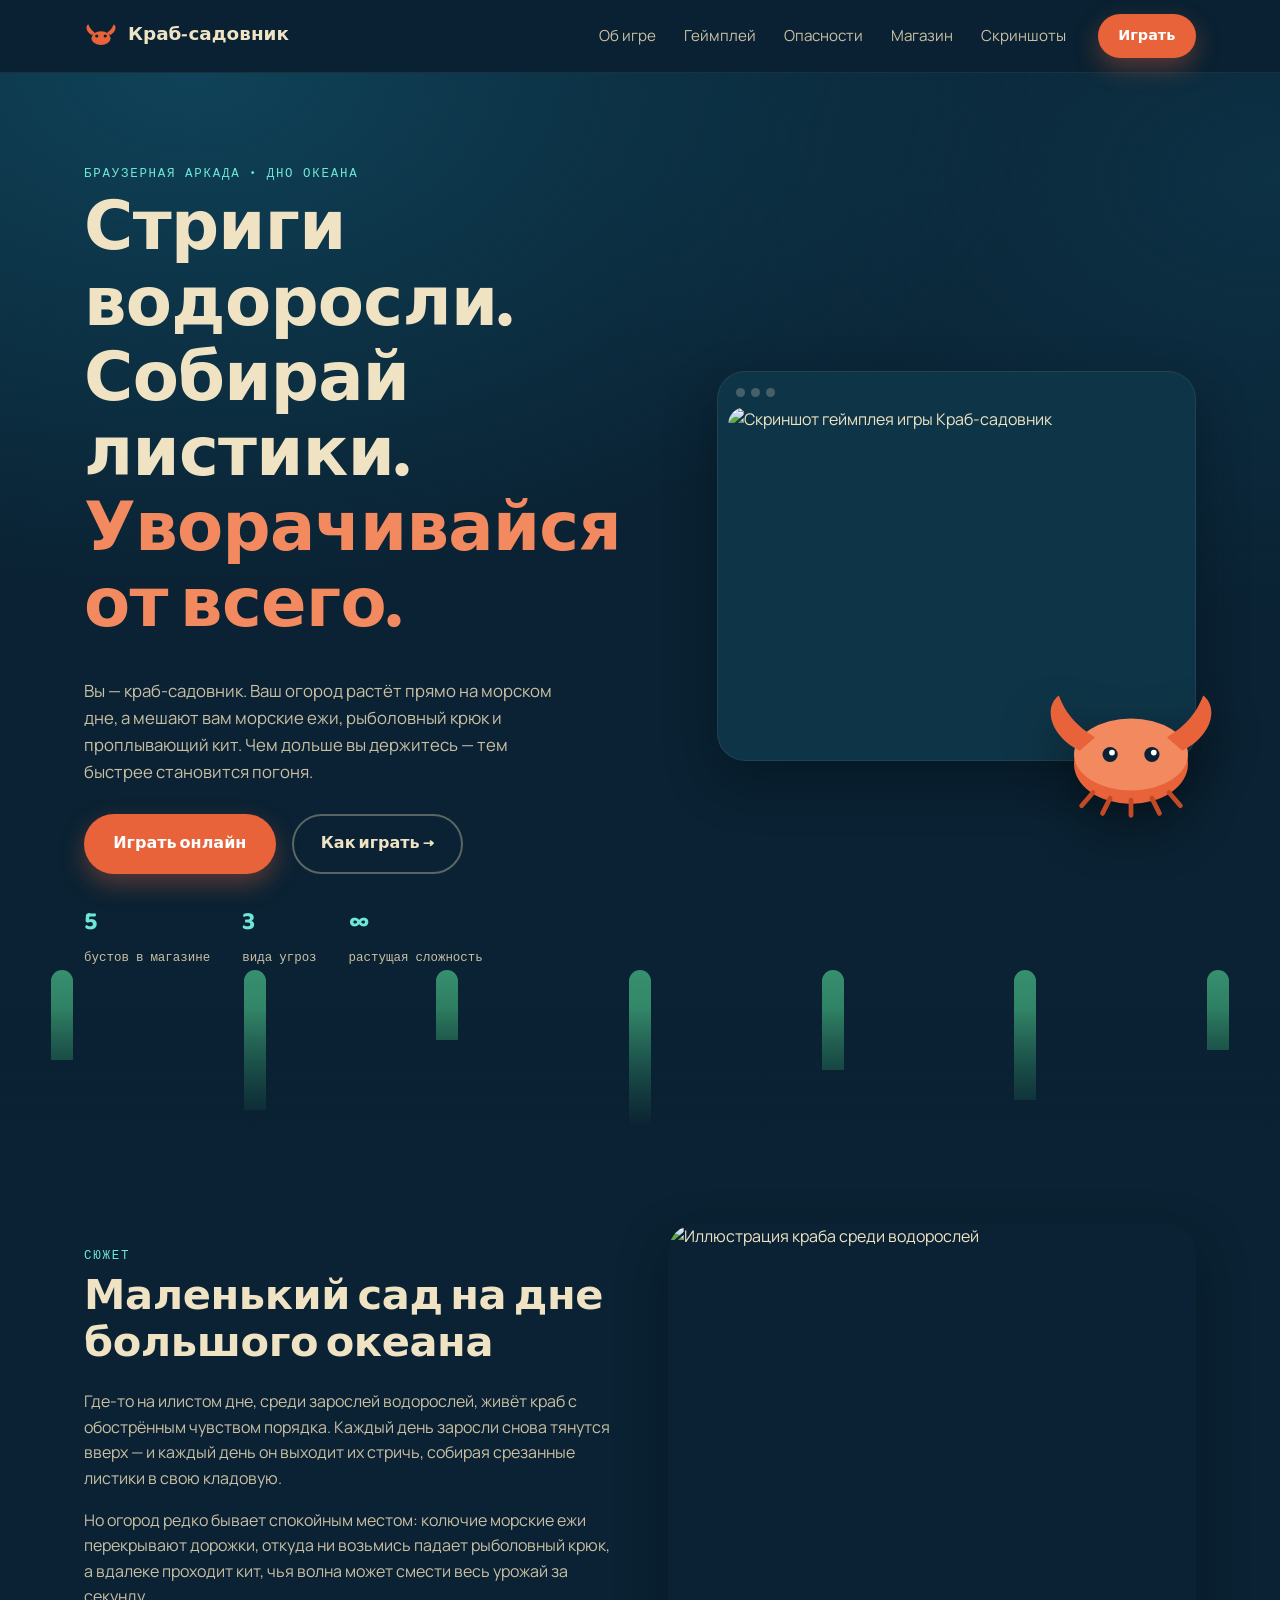
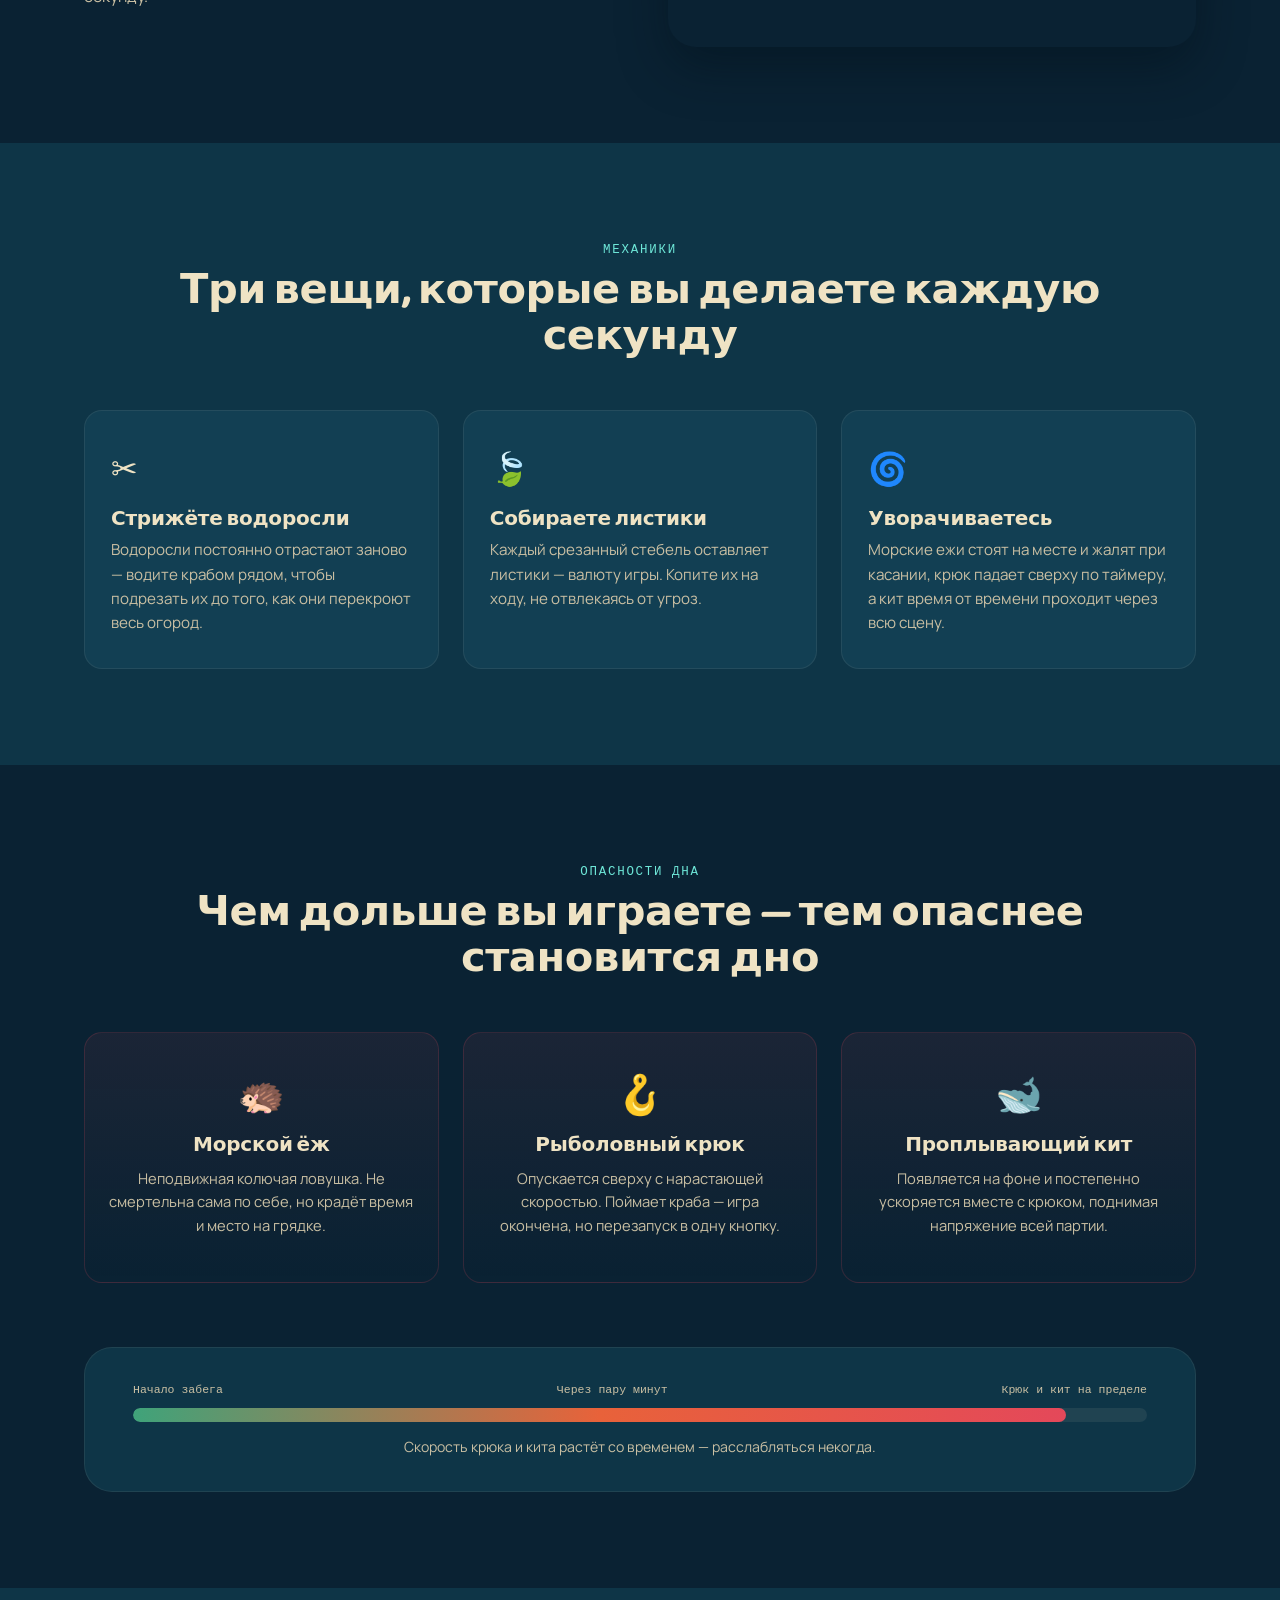
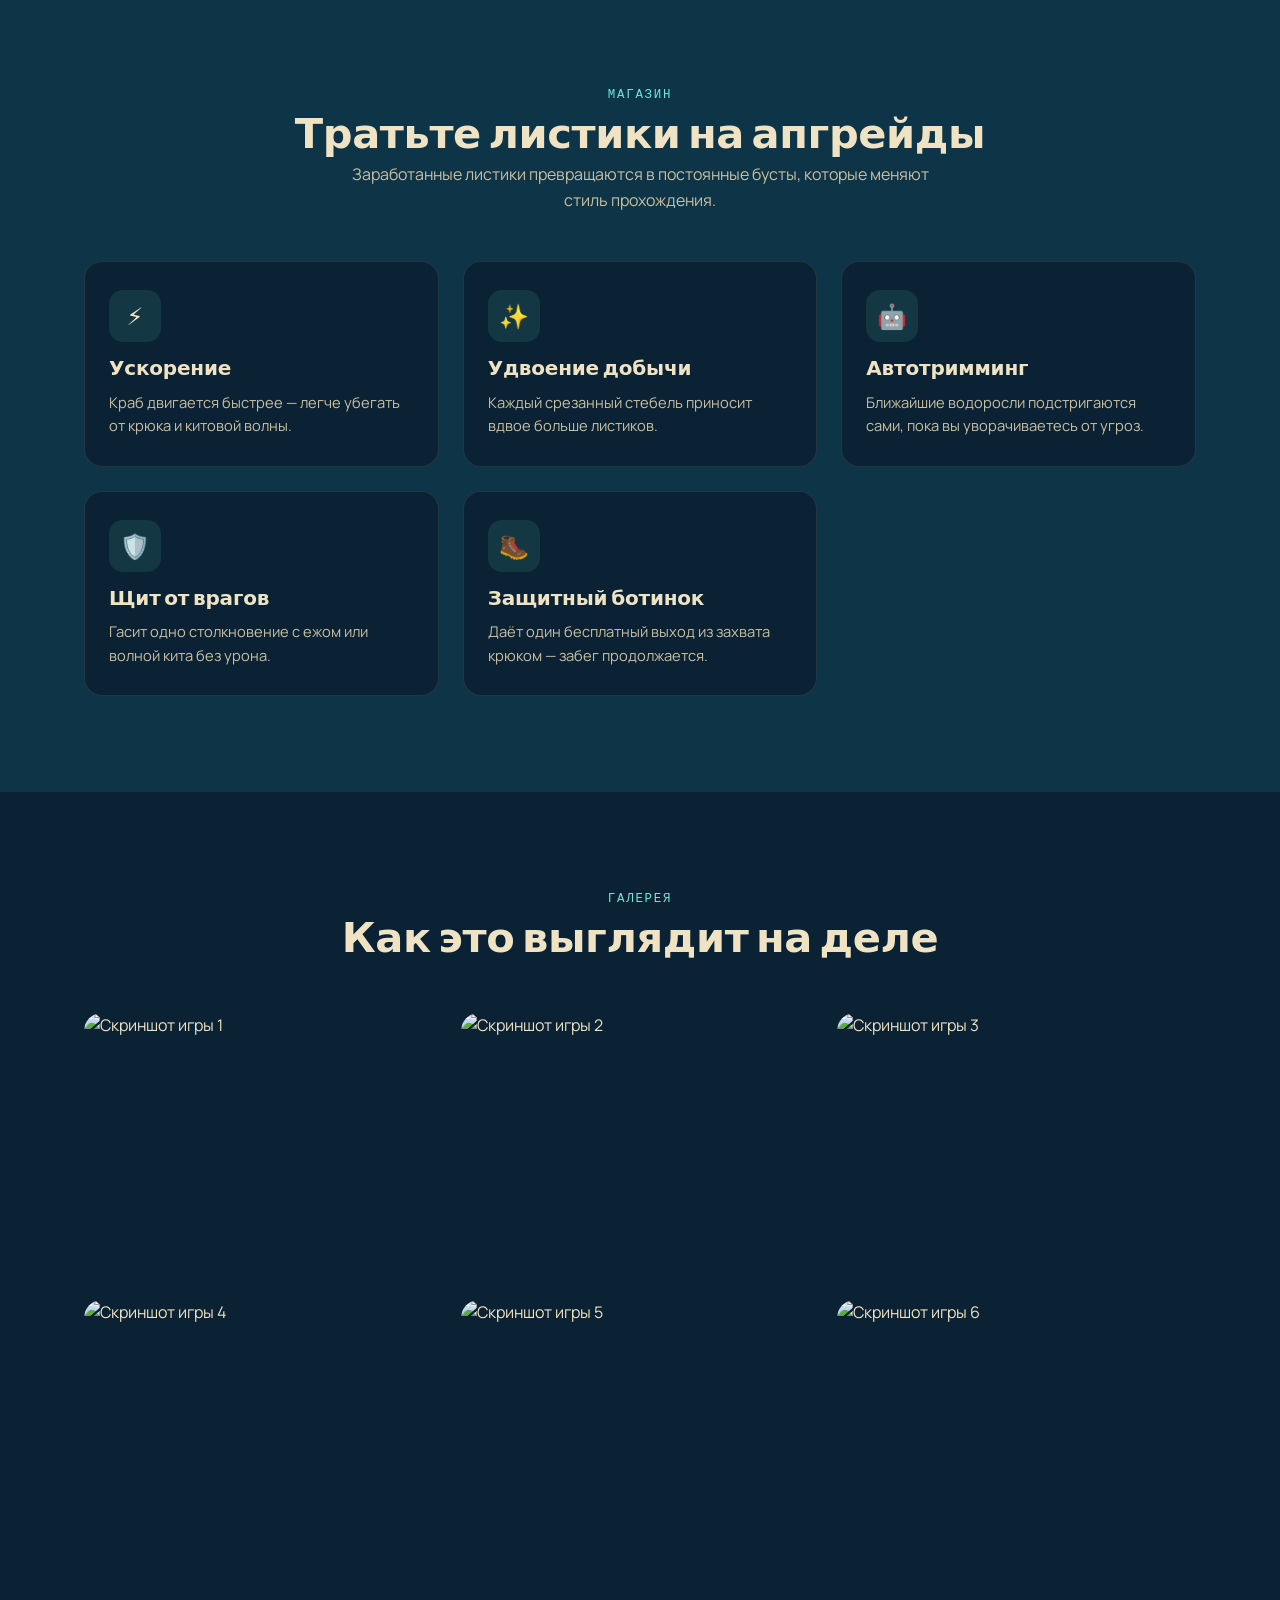
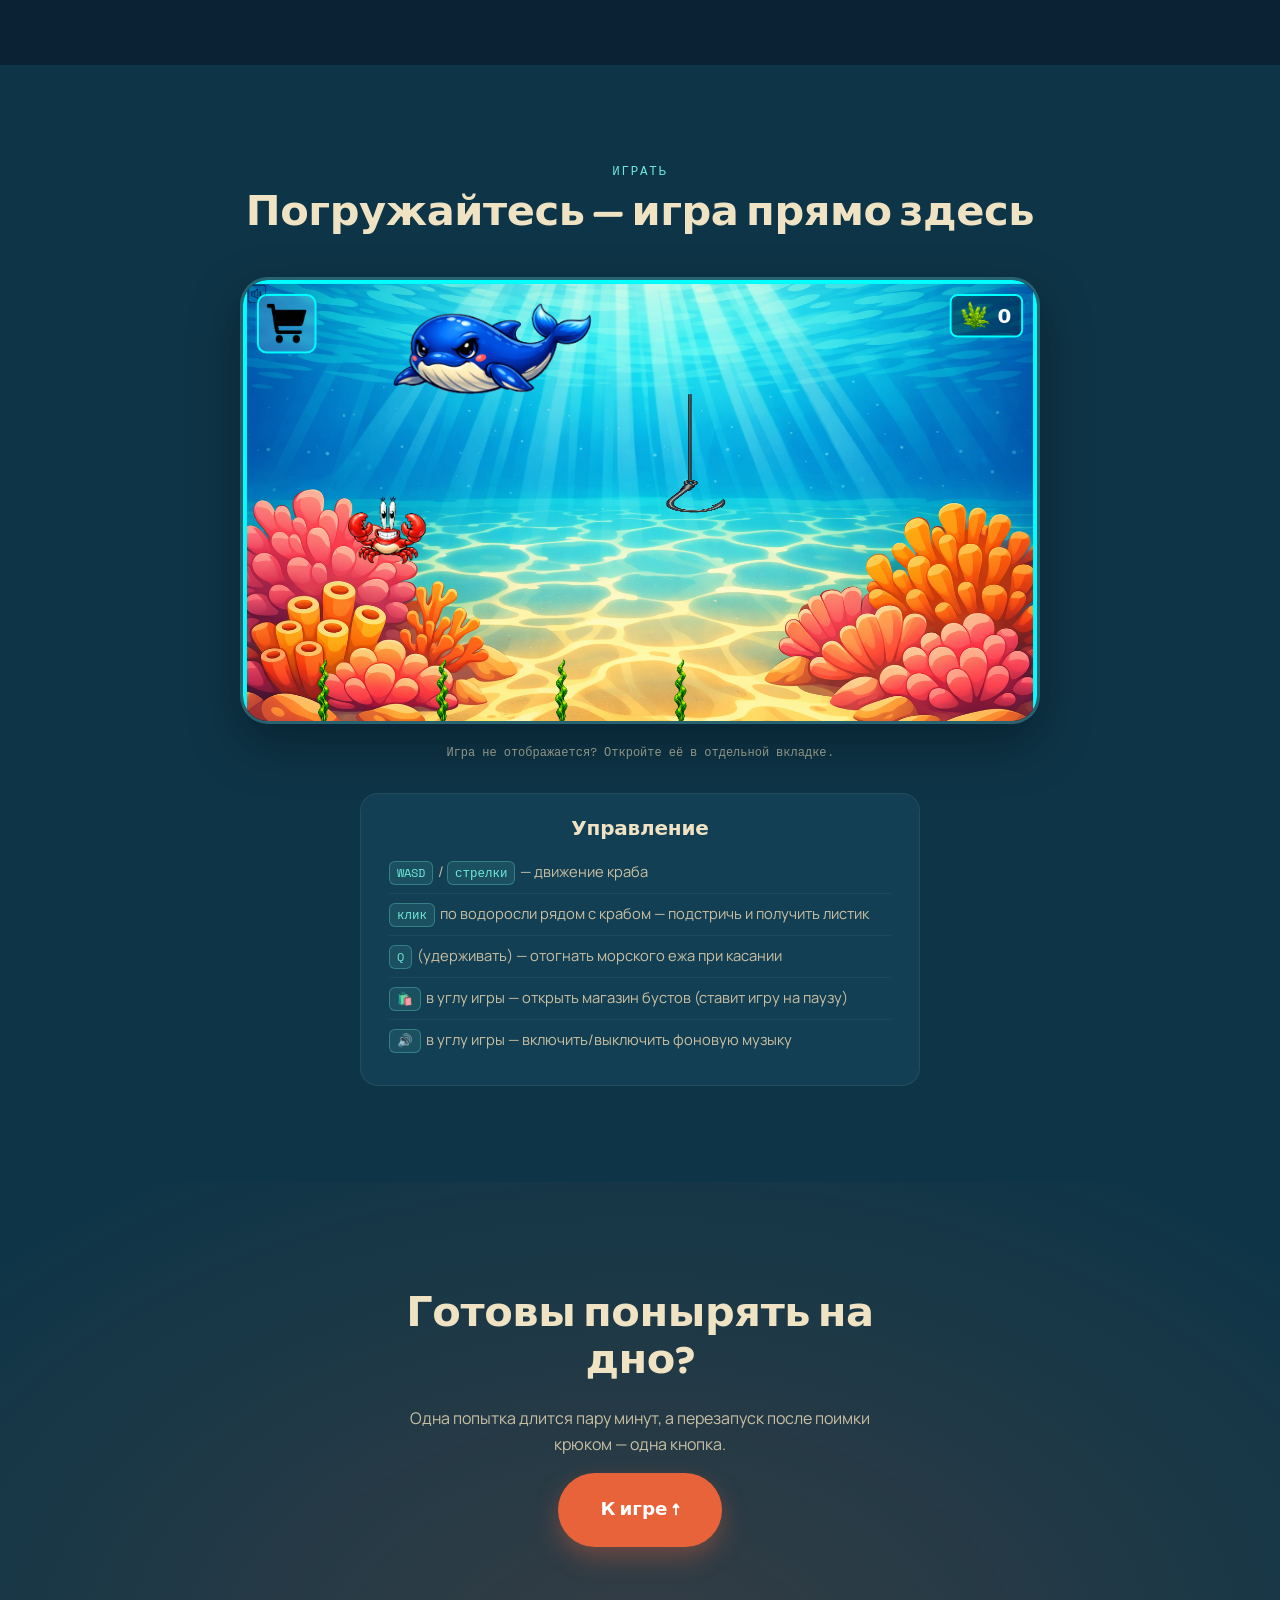
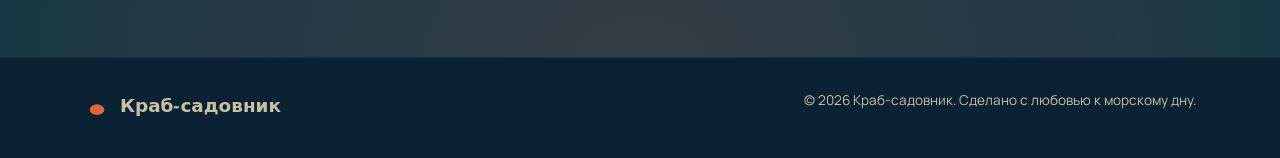
==== index.html @ 9334e6bf "Add files via upload" ====
<!DOCTYPE html>
<!--
  =========================================================================
  КРАБ-САДОВНИК — лендинг игры
  =========================================================================
  Структура проекта:
    index.html      — разметка (этот файл)
    css/style.css   — все стили
    js/script.js    — вся интерактивность
    images/         — папка для ваших картинок

  КАК ВСТАВИТЬ СВОИ ИЗОБРАЖЕНИЯ:
  1. Положите файлы в папку images/ (например images/hero.jpg).
  2. Найдите нужный <img> ниже — у каждого есть комментарий
     "ЗАМЕНИТЕ КАРТИНКУ" и понятный src="images/....jpg".
  3. Просто поменяйте имя файла в src на своё — размеры подгонит CSS.
  4. Если файла не найдётся, вместо сломанной иконки покажется
     красивая заглушка-плейсхолдер (это делает js/script.js).
  =========================================================================
-->
<html lang="ru">
<head>
  <meta charset="UTF-8">
  <meta name="viewport" content="width=device-width, initial-scale=1.0">
  <title>Краб-садовник — подводная аркада</title>
  <meta name="description" content="Краб-садовник — браузерная аркада про краба, который стрижёт водоросли, собирает листики и уворачивается от ежей, крюка и кита.">

  <!-- Шрифты Google Fonts (просто подключение шрифтов, не JS-библиотека) -->
  <link rel="preconnect" href="https://fonts.googleapis.com">
  <link rel="preconnect" href="https://fonts.gstatic.com" crossorigin>
  <link href="https://fonts.googleapis.com/css2?family=Baloo+2:wght@500;600;700;800&family=Manrope:wght@400;500;600;700;800&family=Space+Mono:wght@400;700&display=swap" rel="stylesheet">

  <link rel="stylesheet" href="css/style.css">
</head>
<body>

  <!-- ================= ПОДВОДНЫЕ ПУЗЫРЬКИ (генерируются в JS) ================= -->
  <div class="bubble-field" id="bubbleField" aria-hidden="true"></div>

  <!-- ================= ШАПКА / НАВИГАЦИЯ ================= -->
  <header class="site-header">
    <div class="wrap header-inner">
      <a href="#top" class="logo">
        <!-- Мини-краб как SVG-логотип -->
        <svg class="logo-crab" viewBox="0 0 64 64" aria-hidden="true">
          <ellipse cx="32" cy="36" rx="18" ry="13" fill="var(--color-shell)"/>
          <path d="M14 30 C4 24 2 14 8 10 C12 20 18 24 22 27 Z" fill="var(--color-shell)"/>
          <path d="M50 30 C60 24 62 14 56 10 C52 20 46 24 42 27 Z" fill="var(--color-shell)"/>
          <circle cx="24" cy="32" r="3" fill="var(--color-abyss)"/>
          <circle cx="40" cy="32" r="3" fill="var(--color-abyss)"/>
        </svg>
        <span>Краб-садовник</span>
      </a>

      <nav class="main-nav" id="mainNav">
        <a href="#about">Об игре</a>
        <a href="#gameplay">Геймплей</a>
        <a href="#threats">Опасности</a>
        <a href="#shop">Магазин</a>
        <a href="#gallery">Скриншоты</a>
      </nav>

      <a href="#play" class="btn btn-primary btn-small header-cta">Играть</a>

      <button class="burger" id="burgerBtn" aria-label="Открыть меню" aria-expanded="false" aria-controls="mainNav">
        <span></span><span></span><span></span>
      </button>
    </div>
  </header>

  <main id="top">

    <!-- ================= HERO ================= -->
    <section class="hero">
      <!-- Покачивающиеся водоросли на дне экрана -->
      <div class="kelp-row" aria-hidden="true">
        <span class="kelp k1"></span>
        <span class="kelp k2"></span>
        <span class="kelp k3"></span>
        <span class="kelp k4"></span>
        <span class="kelp k5"></span>
        <span class="kelp k6"></span>
        <span class="kelp k7"></span>
      </div>

      <div class="wrap hero-inner">
        <div class="hero-text">
          <p class="eyebrow">Браузерная аркада • дно океана</p>
          <h1>Стриги водоросли.<br>Собирай листики.<br><span class="accent">Уворачивайся от всего.</span></h1>
          <p class="hero-lead">
            Вы — краб-садовник. Ваш огород растёт прямо на морском дне,
            а мешают вам морские ежи, рыболовный крюк и проплывающий кит.
            Чем дольше вы держитесь — тем быстрее становится погоня.
          </p>
          <div class="hero-actions">
            <a href="#play" class="btn btn-primary">Играть онлайн</a>
            <a href="#gameplay" class="btn btn-ghost">Как играть →</a>
          </div>
          <ul class="hero-stats">
            <li><strong>5</strong><span>бустов в магазине</span></li>
            <li><strong>3</strong><span>вида угроз</span></li>
            <li><strong>∞</strong><span>растущая сложность</span></li>
          </ul>
        </div>

        <div class="hero-visual">
          <!-- Рамка-«экран», в которую вставляется скриншот/gif геймплея -->
          <div class="device-frame">
            <div class="device-frame-bar"><span></span><span></span><span></span></div>
            <!-- ЗАМЕНИТЕ КАРТИНКУ: скриншот или gif реального геймплея -->
            <img
              src="images/hero-gameplay.jpg"
              data-placeholder-label="Скриншот геймплея"
              data-placeholder-icon="🦀"
              alt="Скриншот геймплея игры Краб-садовник"
              class="framed-img"
            >
          </div>
          <!-- Декоративный крупный краб рядом с рамкой -->
          <svg class="hero-crab" viewBox="0 0 200 140" aria-hidden="true">
            <ellipse cx="100" cy="80" rx="60" ry="42" fill="var(--color-shell)"/>
            <ellipse cx="100" cy="70" rx="60" ry="38" fill="var(--color-shell-light)"/>
            <path d="M46 66 C14 50 8 20 24 8 C34 34 50 44 62 52 Z" fill="var(--color-shell)" class="claw claw-left"/>
            <path d="M154 66 C186 50 192 20 176 8 C166 34 150 44 138 52 Z" fill="var(--color-shell)" class="claw claw-right"/>
            <circle cx="78" cy="70" r="8" fill="var(--color-abyss)"/>
            <circle cx="122" cy="70" r="8" fill="var(--color-abyss)"/>
            <circle cx="80" cy="68" r="3" fill="#fff"/>
            <circle cx="124" cy="68" r="3" fill="#fff"/>
            <path d="M60 110 L48 124 M78 116 L70 132 M100 118 L100 134 M122 116 L130 132 M140 110 L152 124"
                  stroke="var(--color-shell-dark)" stroke-width="5" stroke-linecap="round" fill="none"/>
          </svg>
        </div>
      </div>
      <div class="hero-fade"></div>
    </section>

    <!-- ================= ОБ ИГРЕ ================= -->
    <section class="section" id="about">
      <div class="wrap about-grid">
        <div class="about-text">
          <p class="eyebrow">Сюжет</p>
          <h2>Маленький сад на дне большого океана</h2>
          <p>
            Где-то на илистом дне, среди зарослей водорослей, живёт краб
            с обострённым чувством порядка. Каждый день заросли
            снова тянутся вверх — и каждый день он выходит их стричь,
            собирая срезанные листики в свою кладовую.
          </p>
          <p>
            Но огород редко бывает спокойным местом: колючие морские ежи
            перекрывают дорожки, откуда ни возьмись падает рыболовный крюк,
            а вдалеке проходит кит, чья волна может смести весь урожай за секунду.
          </p>
        </div>
        <div class="about-media">
          <!-- ЗАМЕНИТЕ КАРТИНКУ: арт или скриншот с крабом на грядке водорослей -->
          <img
            src="images/about-crab-garden.jpg"
            data-placeholder-label="Арт: краб в саду водорослей"
            data-placeholder-icon="🌿"
            alt="Иллюстрация краба среди водорослей"
            class="rounded-img reveal"
          >
        </div>
      </div>
    </section>

    <!-- ================= ГЕЙМПЛЕЙ / МЕХАНИКИ ================= -->
    <section class="section section-alt" id="gameplay">
      <div class="wrap">
        <p class="eyebrow center">Механики</p>
        <h2 class="center">Три вещи, которые вы делаете каждую секунду</h2>

        <div class="card-grid mechanics-grid">
          <article class="card reveal">
            <div class="card-icon">✂️</div>
            <h3>Стрижёте водоросли</h3>
            <p>Водоросли постоянно отрастают заново — водите крабом рядом, чтобы подрезать их до того, как они перекроют весь огород.</p>
          </article>
          <article class="card reveal">
            <div class="card-icon">🍃</div>
            <h3>Собираете листики</h3>
            <p>Каждый срезанный стебель оставляет листики — валюту игры. Копите их на ходу, не отвлекаясь от угроз.</p>
          </article>
          <article class="card reveal">
            <div class="card-icon">🌀</div>
            <h3>Уворачиваетесь</h3>
            <p>Морские ежи стоят на месте и жалят при касании, крюк падает сверху по таймеру, а кит время от времени проходит через всю сцену.</p>
          </article>
        </div>
      </div>
    </section>

    <!-- ================= УГРОЗЫ И СЛОЖНОСТЬ ================= -->
    <section class="section" id="threats">
      <div class="wrap">
        <p class="eyebrow center">Опасности дна</p>
        <h2 class="center">Чем дольше вы играете — тем опаснее становится дно</h2>

        <div class="threats-grid">
          <article class="threat-card reveal">
            <div class="threat-icon">🦔</div>
            <h3>Морской ёж</h3>
            <p>Неподвижная колючая ловушка. Не смертельна сама по себе, но крадёт время и место на грядке.</p>
          </article>
          <article class="threat-card reveal">
            <div class="threat-icon">🪝</div>
            <h3>Рыболовный крюк</h3>
            <p>Опускается сверху с нарастающей скоростью. Поймает краба — игра окончена, но перезапуск в одну кнопку.</p>
          </article>
          <article class="threat-card reveal">
            <div class="threat-icon">🐋</div>
            <h3>Проплывающий кит</h3>
            <p>Появляется на фоне и постепенно ускоряется вместе с крюком, поднимая напряжение всей партии.</p>
          </article>
        </div>

        <!-- Шкала нарастающей сложности — «фирменный» визуальный элемент раздела -->
        <div class="difficulty-gauge reveal" id="difficultyGauge">
          <div class="gauge-labels">
            <span>Начало забега</span>
            <span>Через пару минут</span>
            <span>Крюк и кит на пределе</span>
          </div>
          <div class="gauge-track">
            <div class="gauge-fill" id="gaugeFill"></div>
          </div>
          <p class="gauge-caption">Скорость крюка и кита растёт со временем — расслабляться некогда.</p>
        </div>
      </div>
    </section>

    <!-- ================= МАГАЗИН БУСТОВ ================= -->
    <section class="section section-alt" id="shop">
      <div class="wrap">
        <p class="eyebrow center">Магазин</p>
        <h2 class="center">Тратьте листики на апгрейды</h2>
        <p class="section-lead center">Заработанные листики превращаются в постоянные бусты, которые меняют стиль прохождения.</p>

        <div class="card-grid shop-grid">
          <article class="shop-card reveal">
            <div class="shop-icon">⚡</div>
            <h3>Ускорение</h3>
            <p>Краб двигается быстрее — легче убегать от крюка и китовой волны.</p>
          </article>
          <article class="shop-card reveal">
            <div class="shop-icon">✨</div>
            <h3>Удвоение добычи</h3>
            <p>Каждый срезанный стебель приносит вдвое больше листиков.</p>
          </article>
          <article class="shop-card reveal">
            <div class="shop-icon">🤖</div>
            <h3>Автотримминг</h3>
            <p>Ближайшие водоросли подстригаются сами, пока вы уворачиваетесь от угроз.</p>
          </article>
          <article class="shop-card reveal">
            <div class="shop-icon">🛡️</div>
            <h3>Щит от врагов</h3>
            <p>Гасит одно столкновение с ежом или волной кита без урона.</p>
          </article>
          <article class="shop-card reveal">
            <div class="shop-icon">🥾</div>
            <h3>Защитный ботинок</h3>
            <p>Даёт один бесплатный выход из захвата крюком — забег продолжается.</p>
          </article>
        </div>
      </div>
    </section>

    <!-- ================= ГАЛЕРЕЯ СКРИНШОТОВ ================= -->
    <section class="section" id="gallery">
      <div class="wrap">
        <p class="eyebrow center">Галерея</p>
        <h2 class="center">Как это выглядит на деле</h2>

        <div class="gallery-grid">
          <!-- ЗАМЕНИТЕ КАРТИНКИ: до 6 своих скриншотов ниже -->
          <img src="images/screenshot-1.jpg" data-placeholder-label="Скриншот 1" data-placeholder-icon="🖼️" alt="Скриншот игры 1" class="gallery-img reveal">
          <img src="images/screenshot-2.jpg" data-placeholder-label="Скриншот 2" data-placeholder-icon="🖼️" alt="Скриншот игры 2" class="gallery-img reveal">
          <img src="images/screenshot-3.jpg" data-placeholder-label="Скриншот 3" data-placeholder-icon="🖼️" alt="Скриншот игры 3" class="gallery-img reveal">
          <img src="images/screenshot-4.jpg" data-placeholder-label="Скриншот 4" data-placeholder-icon="🖼️" alt="Скриншот игры 4" class="gallery-img reveal">
          <img src="images/screenshot-5.jpg" data-placeholder-label="Скриншот 5" data-placeholder-icon="🖼️" alt="Скриншот игры 5" class="gallery-img reveal">
          <img src="images/screenshot-6.jpg" data-placeholder-label="Скриншот 6" data-placeholder-icon="🖼️" alt="Скриншот игры 6" class="gallery-img reveal">
        </div>
      </div>
    </section>

    <!-- ================= ИГРА ПРЯМО НА СТРАНИЦЕ ================= -->
    <section class="section play-section" id="play">
      <div class="wrap">
        <p class="eyebrow center">Играть</p>
        <h2 class="center">Погружайтесь — игра прямо здесь</h2>
        

        <!--
          Обёртка масштабирует игру (она рассчитана на 800×450px) под
          ширину экрана посетителя — реальный размер и логика игры
          не меняются, меняется только визуальный масштаб.
          Масштабирование считает js/script.js, раздел 9.
        -->
        <div class="game-embed" id="gameEmbed">
          <iframe
            id="gameFrame"
            src="game/index.html"
            title="Краб-садовник — игра"
            loading="lazy"
          ></iframe>
        </div>

        <!-- запасной вариант, если браузер посетителя блокирует iframe к локальным файлам -->
        <p class="cta-hint center">
          Игра не отображается? Откройте её
          <a href="game/index.html" target="_blank" rel="noopener">в отдельной вкладке</a>.
        </p>

        <div class="controls-legend reveal">
          <h3 class="center">Управление</h3>
          <ul>
            <li><span class="key">WASD</span> / <span class="key">стрелки</span> — движение краба</li>
            <li><span class="key">клик</span> по водоросли рядом с крабом — подстричь и получить листик</li>
            <li><span class="key">Q</span> (удерживать) — отогнать морского ежа при касании</li>
            <li><span class="key">🛍️</span> в углу игры — открыть магазин бустов (ставит игру на паузу)</li>
            <li><span class="key">🔊</span> в углу игры — включить/выключить фоновую музыку</li>
          </ul>
        </div>
      </div>
    </section>

    <!-- ================= ФИНАЛЬНЫЙ CTA ================= -->
    <section class="cta-section">
      <div class="wrap cta-inner reveal">
        <h2>Готовы понырять на дно?</h2>
        <p>Одна попытка длится пару минут, а перезапуск после поимки крюком — одна кнопка.</p>
        <a href="#play" class="btn btn-primary btn-large">К игре ↑</a>
      </div>
    </section>

  </main>

  <!-- ================= ПОДВАЛ ================= -->
  <footer class="site-footer">
    <div class="wrap footer-inner">
      <div class="logo footer-logo">
        <svg class="logo-crab" viewBox="0 0 64 64" aria-hidden="true">
          <ellipse cx="32" cy="36" rx="18" ry="13" fill="var(--color-shell)"/>
        </svg>
        <span>Краб-садовник</span>
      </div>
      <p>© <span id="year"></span> Краб-садовник. Сделано с любовью к морскому дну.</p>
    </div>
  </footer>

  <script src="js/script.js"></script>
</body>
</html>
---- css/style.css ----
/* =========================================================================
   КРАБ-САДОВНИК — стили
   =========================================================================
   Содержание:
   1. Переменные и сброс
   2. Общие элементы (типографика, кнопки, контейнеры)
   3. Пузырьки и водоросли (декор)
   4. Шапка / навигация
   5. Hero
   6. Раздел "Об игре"
   7. Карточки механик
   8. Угрозы + шкала сложности
   9. Магазин бустов
   10. Галерея
   11. CTA + подвал
   12. Плейсхолдеры изображений
   13. Скролл-анимации
   14. Адаптив
   ========================================================================= */

/* ---------- 1. ПЕРЕМЕННЫЕ И СБРОС ---------- */
:root {
  /* Палитра "морское дно" */
  --color-abyss: #0A2233;        /* глубокий фон */
  --color-abyss-2: #0E3547;      /* панели/карточки */
  --color-abyss-3: #123f53;      /* чуть светлее панель */
  --color-shell: #E8623A;        /* панцирь краба — основной акцент */
  --color-shell-light: #F2895F;
  --color-shell-dark: #C44A26;
  --color-kelp: #3FA37A;         /* водоросли */
  --color-kelp-dark: #2C7C5C;
  --color-sand: #EFE3C4;         /* песочный — светлый текст */
  --color-sand-dim: #C9BFA3;
  --color-glow: #6EE7D8;         /* биолюминесценция — вторичный акцент */
  --color-danger: #E4485A;       /* угрозы */

  --font-display: "Baloo 2", system-ui, sans-serif;
  --font-body: "Manrope", system-ui, sans-serif;
  --font-mono: "Space Mono", monospace;

  --radius-lg: 28px;
  --radius-md: 18px;
  --radius-sm: 10px;

  --wrap-width: 1160px;
  --shadow-deep: 0 20px 50px rgba(3, 15, 24, 0.45);
}

* , *::before, *::after { box-sizing: border-box; }

html { scroll-behavior: smooth; }

body {
  margin: 0;
  background: var(--color-abyss);
  color: var(--color-sand);
  font-family: var(--font-body);
  line-height: 1.6;
  -webkit-font-smoothing: antialiased;
  overflow-x: hidden;
}

img { max-width: 100%; display: block; }

a { color: inherit; text-decoration: none; }

h1, h2, h3 {
  font-family: var(--font-display);
  font-weight: 700;
  line-height: 1.12;
  margin: 0 0 .5em;
  letter-spacing: -0.01em;
}

h1 { font-size: clamp(2.4rem, 5vw + 1rem, 4.2rem); font-weight: 800; }
h2 { font-size: clamp(1.8rem, 2.8vw + 1rem, 2.6rem); }
h3 { font-size: 1.25rem; }

p { margin: 0 0 1em; color: var(--color-sand-dim); }

.wrap {
  max-width: var(--wrap-width);
  margin: 0 auto;
  padding: 0 24px;
}

.center { text-align: center; }

.eyebrow {
  font-family: var(--font-mono);
  text-transform: uppercase;
  letter-spacing: .14em;
  font-size: .78rem;
  color: var(--color-glow);
  margin: 0 0 .8em;
}

.section-lead { max-width: 620px; margin: -1.2em auto 2.5em; }

/* фокус для клавиатурной навигации — доступность */
a:focus-visible, button:focus-visible {
  outline: 2px solid var(--color-glow);
  outline-offset: 3px;
  border-radius: 6px;
}

/* уважение к reduced-motion */
@media (prefers-reduced-motion: reduce) {
  *, *::before, *::after {
    animation-duration: 0.001ms !important;
    animation-iteration-count: 1 !important;
    transition-duration: 0.001ms !important;
    scroll-behavior: auto !important;
  }
}

/* ---------- КНОПКИ ---------- */
.btn {
  display: inline-flex;
  align-items: center;
  gap: .5em;
  font-family: var(--font-display);
  font-weight: 600;
  font-size: 1rem;
  padding: .95em 1.7em;
  border-radius: 999px;
  border: 2px solid transparent;
  cursor: pointer;
  transition: transform .18s ease, box-shadow .18s ease, background .18s ease;
}
.btn:hover { transform: translateY(-2px); }
.btn:active { transform: translateY(0); }

.btn-primary {
  background: var(--color-shell);
  color: #fff;
  box-shadow: 0 10px 25px rgba(232, 98, 58, .35);
}
.btn-primary:hover { background: var(--color-shell-light); }

.btn-ghost {
  background: transparent;
  border-color: rgba(239, 227, 196, .35);
  color: var(--color-sand);
}
.btn-ghost:hover { border-color: var(--color-glow); color: var(--color-glow); }

.btn-large { font-size: 1.15rem; padding: 1.1em 2.2em; }
.btn-small { padding: .6em 1.3em; font-size: .9rem; }

/* ---------- 3. ПУЗЫРЬКИ (контейнер, сами пузырьки создаёт JS) ---------- */
.bubble-field {
  position: fixed;
  inset: 0;
  pointer-events: none;
  overflow: hidden;
  z-index: 1;
}
.bubble {
  position: absolute;
  bottom: -40px;
  border-radius: 50%;
  background: radial-gradient(circle at 30% 30%, rgba(255,255,255,.55), rgba(110,231,216,.08));
  border: 1px solid rgba(255,255,255,.18);
  animation: rise linear infinite;
}
@keyframes rise {
  0%   { transform: translateY(0) translateX(0); opacity: 0; }
  10%  { opacity: .8; }
  100% { transform: translateY(-110vh) translateX(var(--drift, 20px)); opacity: 0; }
}

/* ---------- ВОДОРОСЛИ (декор в hero) ---------- */
.kelp-row {
  position: absolute;
  left: 0; right: 0; bottom: -2px;
  height: 160px;
  display: flex;
  justify-content: space-between;
  padding: 0 4%;
  pointer-events: none;
  z-index: 2;
}
.kelp {
  width: 22px;
  height: 100%;
  background: linear-gradient(180deg, var(--color-kelp), var(--color-kelp-dark));
  border-radius: 40px 40px 0 0;
  transform-origin: bottom center;
  animation: sway 4.5s ease-in-out infinite;
  opacity: .85;
}
.k1 { height: 90px;  animation-delay: 0s;   }
.k2 { height: 140px; animation-delay: .4s;  }
.k3 { height: 70px;  animation-delay: .8s;  }
.k4 { height: 160px; animation-delay: .2s;  }
.k5 { height: 100px; animation-delay: .6s;  }
.k6 { height: 130px; animation-delay: 1s;   }
.k7 { height: 80px;  animation-delay: .3s;  }
@keyframes sway {
  0%, 100% { transform: rotate(-6deg); }
  50%      { transform: rotate(6deg); }
}

/* ---------- 4. ШАПКА / НАВИГАЦИЯ ---------- */
.site-header {
  position: sticky;
  top: 0;
  z-index: 50;
  background: rgba(10, 34, 51, .78);
  backdrop-filter: blur(10px);
  border-bottom: 1px solid rgba(239, 227, 196, .08);
}
.header-inner {
  display: flex;
  align-items: center;
  gap: 24px;
  padding-top: 14px;
  padding-bottom: 14px;
}
.logo {
  display: flex;
  align-items: center;
  gap: 10px;
  font-family: var(--font-display);
  font-weight: 700;
  font-size: 1.15rem;
}
.logo-crab { width: 34px; height: 34px; }

.main-nav {
  display: flex;
  gap: 28px;
  margin-left: auto;
  font-size: .95rem;
}
.main-nav a {
  color: var(--color-sand-dim);
  transition: color .2s ease;
  position: relative;
}
.main-nav a:hover { color: var(--color-glow); }

.header-cta { margin-left: 8px; }

.burger {
  display: none;
  flex-direction: column;
  justify-content: center;
  gap: 5px;
  width: 40px;
  height: 40px;
  background: transparent;
  border: none;
  cursor: pointer;
}
.burger span {
  width: 100%;
  height: 2px;
  background: var(--color-sand);
  border-radius: 2px;
  transition: transform .25s ease, opacity .25s ease;
}
.burger[aria-expanded="true"] span:nth-child(1) { transform: translateY(7px) rotate(45deg); }
.burger[aria-expanded="true"] span:nth-child(2) { opacity: 0; }
.burger[aria-expanded="true"] span:nth-child(3) { transform: translateY(-7px) rotate(-45deg); }

/* ---------- 5. HERO ---------- */
.hero {
  position: relative;
  padding: 90px 0 0;
  background:
    radial-gradient(120% 90% at 15% 0%, #0f4258 0%, transparent 55%),
    radial-gradient(90% 70% at 100% 10%, #0d3145 0%, transparent 60%),
    var(--color-abyss);
  overflow: hidden;
}
.hero-inner {
  display: grid;
  grid-template-columns: 1.1fr .9fr;
  gap: 48px;
  align-items: center;
  padding-bottom: 160px;
  position: relative;
  z-index: 3;
}
.accent { color: var(--color-shell-light); }

.hero-lead { max-width: 480px; font-size: 1.05rem; }

.hero-actions { display: flex; gap: 16px; flex-wrap: wrap; margin: 28px 0; }

.hero-stats {
  display: flex;
  gap: 32px;
  list-style: none;
  padding: 0;
  margin: 20px 0 0;
  font-family: var(--font-mono);
}
.hero-stats strong {
  display: block;
  font-family: var(--font-display);
  font-size: 1.6rem;
  color: var(--color-glow);
}
.hero-stats span { font-size: .78rem; color: var(--color-sand-dim); }

.hero-visual { position: relative; }

.device-frame {
  background: var(--color-abyss-2);
  border-radius: var(--radius-lg);
  padding: 10px;
  box-shadow: var(--shadow-deep);
  border: 1px solid rgba(239,227,196,.08);
}
.device-frame-bar { display: flex; gap: 6px; padding: 6px 8px 10px; }
.device-frame-bar span {
  width: 9px; height: 9px; border-radius: 50%;
  background: rgba(239,227,196,.25);
}
.framed-img {
  width: 100%;
  aspect-ratio: 4 / 3;
  object-fit: cover;
  border-radius: var(--radius-md);
}

.hero-crab {
  position: absolute;
  bottom: -60px;
  right: -30px;
  width: 190px;
  filter: drop-shadow(0 20px 25px rgba(0,0,0,.4));
}
.claw { transform-origin: center; animation: pinch 2.6s ease-in-out infinite; }
.claw-right { animation-delay: 1.3s; }
@keyframes pinch {
  0%, 80%, 100% { transform: rotate(0deg); }
  90%           { transform: rotate(-8deg); }
}

.hero-fade {
  position: absolute;
  left: 0; right: 0; bottom: 0;
  height: 120px;
  background: linear-gradient(180deg, transparent, var(--color-abyss));
  z-index: 2;
}

/* ---------- ОБЩЕЕ ДЛЯ СЕКЦИЙ ---------- */
.section { padding: 96px 0; }
.section-alt { background: var(--color-abyss-2); }

/* ---------- 6. ОБ ИГРЕ ---------- */
.about-grid {
  display: grid;
  grid-template-columns: 1fr 1fr;
  gap: 56px;
  align-items: center;
}
.rounded-img {
  border-radius: var(--radius-lg);
  aspect-ratio: 4/3.2;
  object-fit: cover;
  box-shadow: var(--shadow-deep);
}

/* ---------- 7. КАРТОЧКИ МЕХАНИК ---------- */
.card-grid {
  display: grid;
  grid-template-columns: repeat(3, 1fr);
  gap: 24px;
  margin-top: 48px;
}
.card {
  background: var(--color-abyss-3);
  border: 1px solid rgba(239,227,196,.08);
  border-radius: var(--radius-md);
  padding: 32px 26px;
  transition: transform .25s ease, border-color .25s ease;
}
.card:hover { transform: translateY(-6px); border-color: rgba(110,231,216,.35); }
.card-icon { font-size: 2rem; margin-bottom: 14px; }
.card h3 { margin-bottom: .4em; }
.card p { margin: 0; font-size: .95rem; }

/* ---------- 8. УГРОЗЫ + ШКАЛА СЛОЖНОСТИ ---------- */
.threats-grid {
  display: grid;
  grid-template-columns: repeat(3, 1fr);
  gap: 24px;
  margin-top: 48px;
}
.threat-card {
  text-align: center;
  padding: 30px 20px;
  background: linear-gradient(180deg, rgba(228,72,90,.08), transparent);
  border: 1px solid rgba(228,72,90,.18);
  border-radius: var(--radius-md);
}
.threat-icon { font-size: 2.4rem; margin-bottom: 10px; }
.threat-card p { font-size: .92rem; }

.difficulty-gauge {
  margin-top: 64px;
  background: var(--color-abyss-2);
  border-radius: var(--radius-lg);
  padding: 32px clamp(20px, 5vw, 48px);
  border: 1px solid rgba(239,227,196,.08);
}
.gauge-labels {
  display: flex;
  justify-content: space-between;
  font-family: var(--font-mono);
  font-size: .72rem;
  color: var(--color-sand-dim);
  margin-bottom: 10px;
}
.gauge-track {
  height: 14px;
  border-radius: 999px;
  background: rgba(239,227,196,.08);
  overflow: hidden;
}
.gauge-fill {
  height: 100%;
  width: 4%;
  border-radius: 999px;
  background: linear-gradient(90deg, var(--color-kelp), var(--color-shell), var(--color-danger));
  transition: width 1.8s cubic-bezier(.2,.8,.2,1);
}
.gauge-caption {
  margin: 14px 0 0;
  font-size: .88rem;
  text-align: center;
}

/* ---------- 9. МАГАЗИН БУСТОВ ---------- */
.shop-grid { grid-template-columns: repeat(3, 1fr); }
.shop-card {
  background: var(--color-abyss);
  border: 1px solid rgba(239,227,196,.1);
  border-radius: var(--radius-md);
  padding: 28px 24px;
  position: relative;
  transition: transform .25s ease, box-shadow .25s ease;
}
.shop-card:hover { transform: translateY(-6px); box-shadow: var(--shadow-deep); }
.shop-icon {
  width: 52px; height: 52px;
  display: flex; align-items: center; justify-content: center;
  font-size: 1.5rem;
  background: rgba(110,231,216,.1);
  border-radius: 14px;
  margin-bottom: 16px;
}
.shop-card p { font-size: .92rem; margin: 0; }

/* ---------- 10. ГАЛЕРЕЯ ---------- */
.gallery-grid {
  display: grid;
  grid-template-columns: repeat(3, 1fr);
  gap: 18px;
  margin-top: 48px;
}
.gallery-img {
  width: 100%;
  aspect-ratio: 4/3;
  object-fit: cover;
  border-radius: var(--radius-md);
  transition: transform .3s ease;
}
.gallery-img:hover { transform: scale(1.03); }

/* ---------- 10.5. ВСТРОЕННАЯ ИГРА (iframe) ---------- */
.play-section { background: var(--color-abyss-2); }

.game-embed {
  position: relative;
  width: 100%;
  max-width: 800px;
  margin: 40px auto 0;
  border-radius: var(--radius-lg);
  overflow: hidden;
  box-shadow: var(--shadow-deep);
  border: 3px solid rgba(110,231,216,.35);
  background: #021b3a; /* совпадает с фоном игры, чтобы не мигало при загрузке */
}
/* сама игра рассчитана на фиксированные 800×450 — масштабируем через
   transform, реальные размеры не трогаем (см. js/script.js, раздел 9) */
#gameFrame {
  display: block;
  width: 800px;
  height: 450px;
  border: 0;
  transform-origin: top left;
}

.controls-legend {
  max-width: 560px;
  margin: 32px auto 0;
  background: var(--color-abyss-3);
  border: 1px solid rgba(239,227,196,.08);
  border-radius: var(--radius-md);
  padding: 24px 28px;
}
.controls-legend ul { list-style: none; padding: 0; margin: 12px 0 0; }
.controls-legend li {
  font-size: .92rem;
  color: var(--color-sand-dim);
  padding: 8px 0;
  border-top: 1px solid rgba(239,227,196,.06);
}
.controls-legend li:first-child { border-top: none; }
.key {
  display: inline-block;
  font-family: var(--font-mono);
  font-size: .78rem;
  color: var(--color-glow);
  background: rgba(110,231,216,.1);
  border: 1px solid rgba(110,231,216,.3);
  border-radius: 6px;
  padding: 1px 7px;
  margin-right: 2px;
}

/* ---------- 11. CTA + ПОДВАЛ ---------- */
.cta-section {
  padding: 110px 0;
  text-align: center;
  background:
    radial-gradient(70% 120% at 50% 100%, rgba(232,98,58,.18), transparent),
    var(--color-abyss-2);
}
.cta-inner { max-width: 560px; margin: 0 auto; }
.cta-hint {
  margin-top: 18px;
  font-family: var(--font-mono);
  font-size: .75rem;
  color: var(--color-sand-dim);
  opacity: .7;
}

.site-footer { padding: 32px 0; border-top: 1px solid rgba(239,227,196,.08); }
.footer-inner {
  display: flex;
  justify-content: space-between;
  align-items: center;
  flex-wrap: wrap;
  gap: 12px;
  font-size: .85rem;
  color: var(--color-sand-dim);
}
.footer-logo .logo-crab { width: 26px; height: 26px; }

/* ---------- 12. ПЛЕЙСХОЛДЕРЫ ИЗОБРАЖЕНИЙ ---------- */
/* Класс добавляется через JS, если картинка по указанному src не найдена */
.img-placeholder {
  display: flex !important;
  flex-direction: column;
  align-items: center;
  justify-content: center;
  gap: 8px;
  background: repeating-linear-gradient(
    135deg,
    rgba(239,227,196,.06),
    rgba(239,227,196,.06) 10px,
    rgba(239,227,196,.03) 10px,
    rgba(239,227,196,.03) 20px
  );
  border: 1.5px dashed rgba(239,227,196,.3);
  color: var(--color-sand-dim);
  font-family: var(--font-mono);
  font-size: .78rem;
  text-align: center;
  padding: 20px;
}
.img-placeholder .ph-icon { font-size: 1.8rem; }

/* ---------- 13. СКРОЛЛ-АНИМАЦИИ ---------- */
.reveal {
  opacity: 0;
  transform: translateY(24px);
  transition: opacity .7s ease, transform .7s ease;
}
.reveal.is-visible {
  opacity: 1;
  transform: translateY(0);
}

/* ---------- 14. АДАПТИВ ---------- */
@media (max-width: 960px) {
  .hero-inner { grid-template-columns: 1fr; padding-bottom: 120px; }
  .hero-visual { max-width: 480px; margin: 0 auto; }
  .about-grid { grid-template-columns: 1fr; }
  .about-media { order: -1; }
  .card-grid, .threats-grid, .shop-grid { grid-template-columns: repeat(2, 1fr); }
  .gallery-grid { grid-template-columns: repeat(2, 1fr); }
}

@media (max-width: 760px) {
  .main-nav {
    position: absolute;
    top: 100%; left: 0; right: 0;
    background: var(--color-abyss-2);
    flex-direction: column;
    gap: 0;
    padding: 8px 24px 18px;
    border-bottom: 1px solid rgba(239,227,196,.08);
    display: none;
  }
  .main-nav.is-open { display: flex; }
  .main-nav a { padding: 12px 0; border-top: 1px solid rgba(239,227,196,.06); }
  .header-cta { display: none; }
  .burger { display: flex; }

  .card-grid, .threats-grid, .shop-grid, .gallery-grid { grid-template-columns: 1fr; }
  .hero-crab { display: none; }
  .hero-stats { gap: 20px; flex-wrap: wrap; }
  .section { padding: 64px 0; }
  .gauge-labels span:nth-child(2) { display: none; }
}
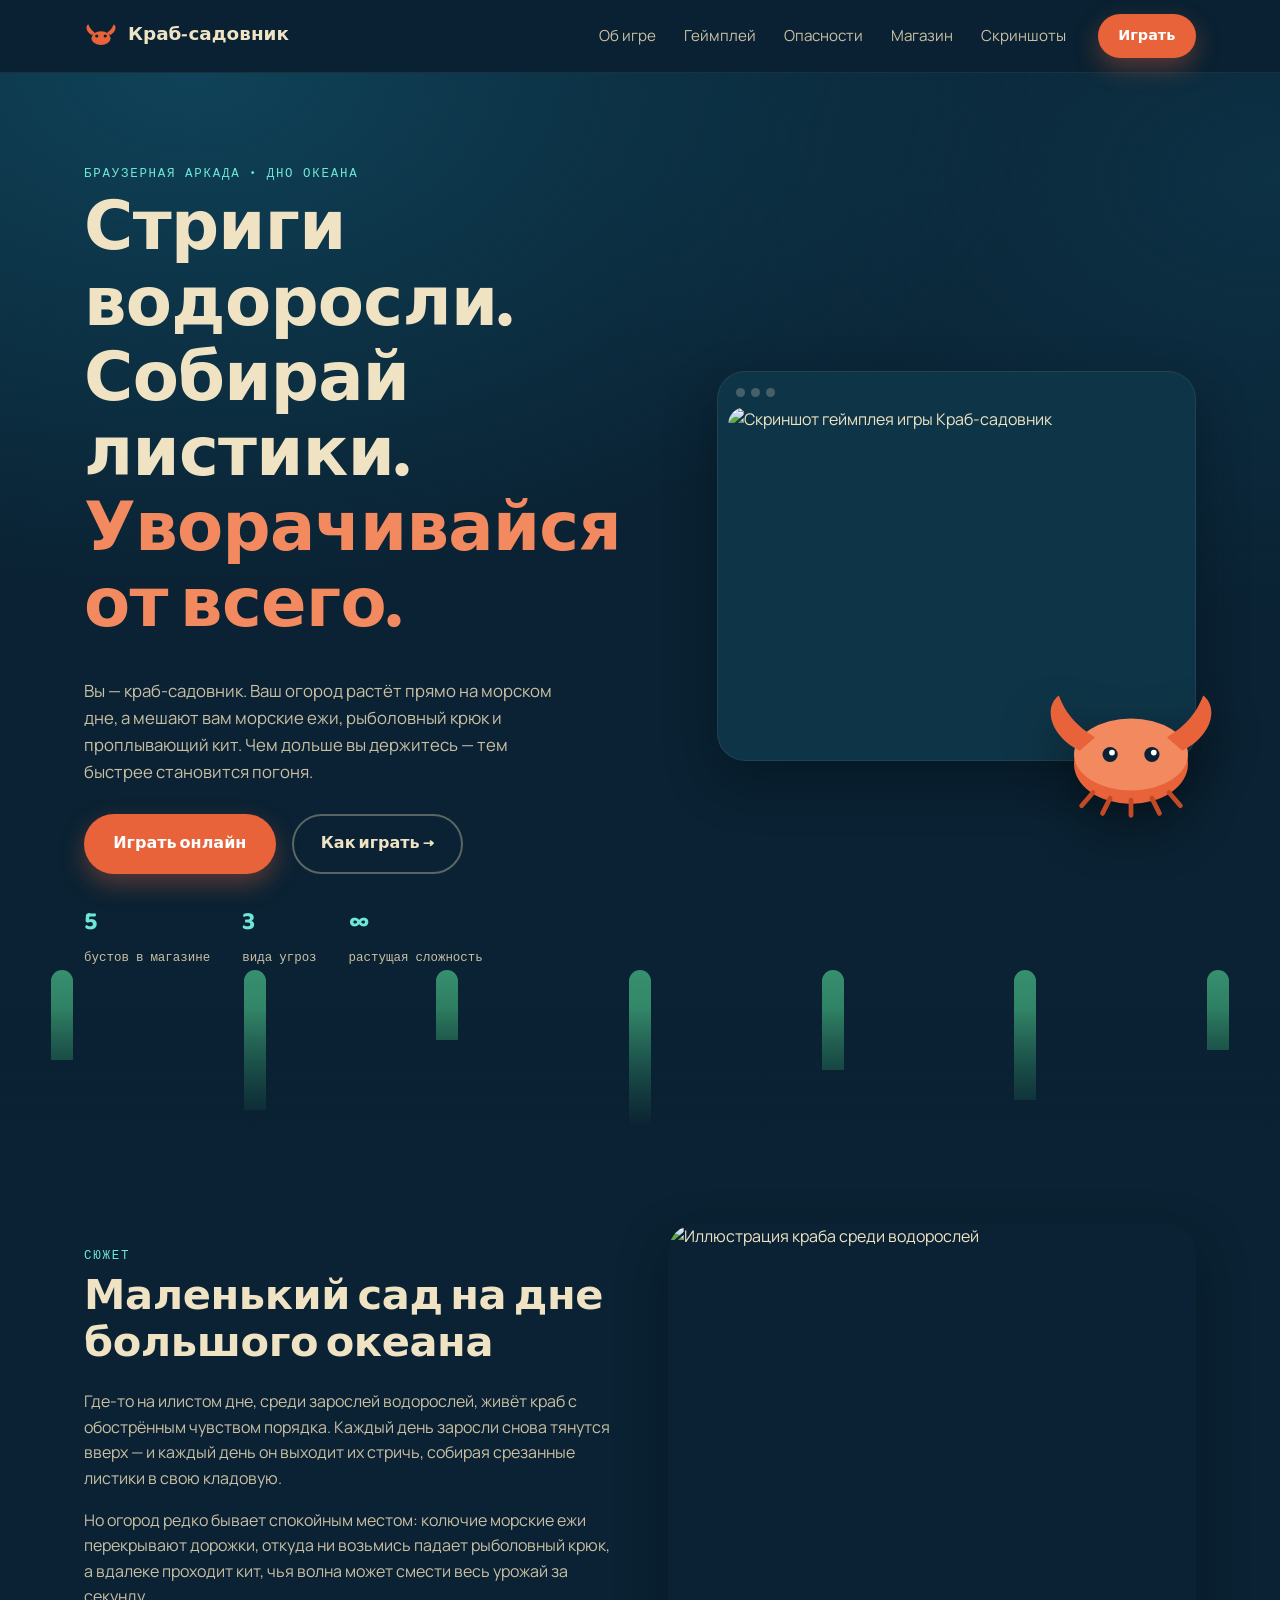
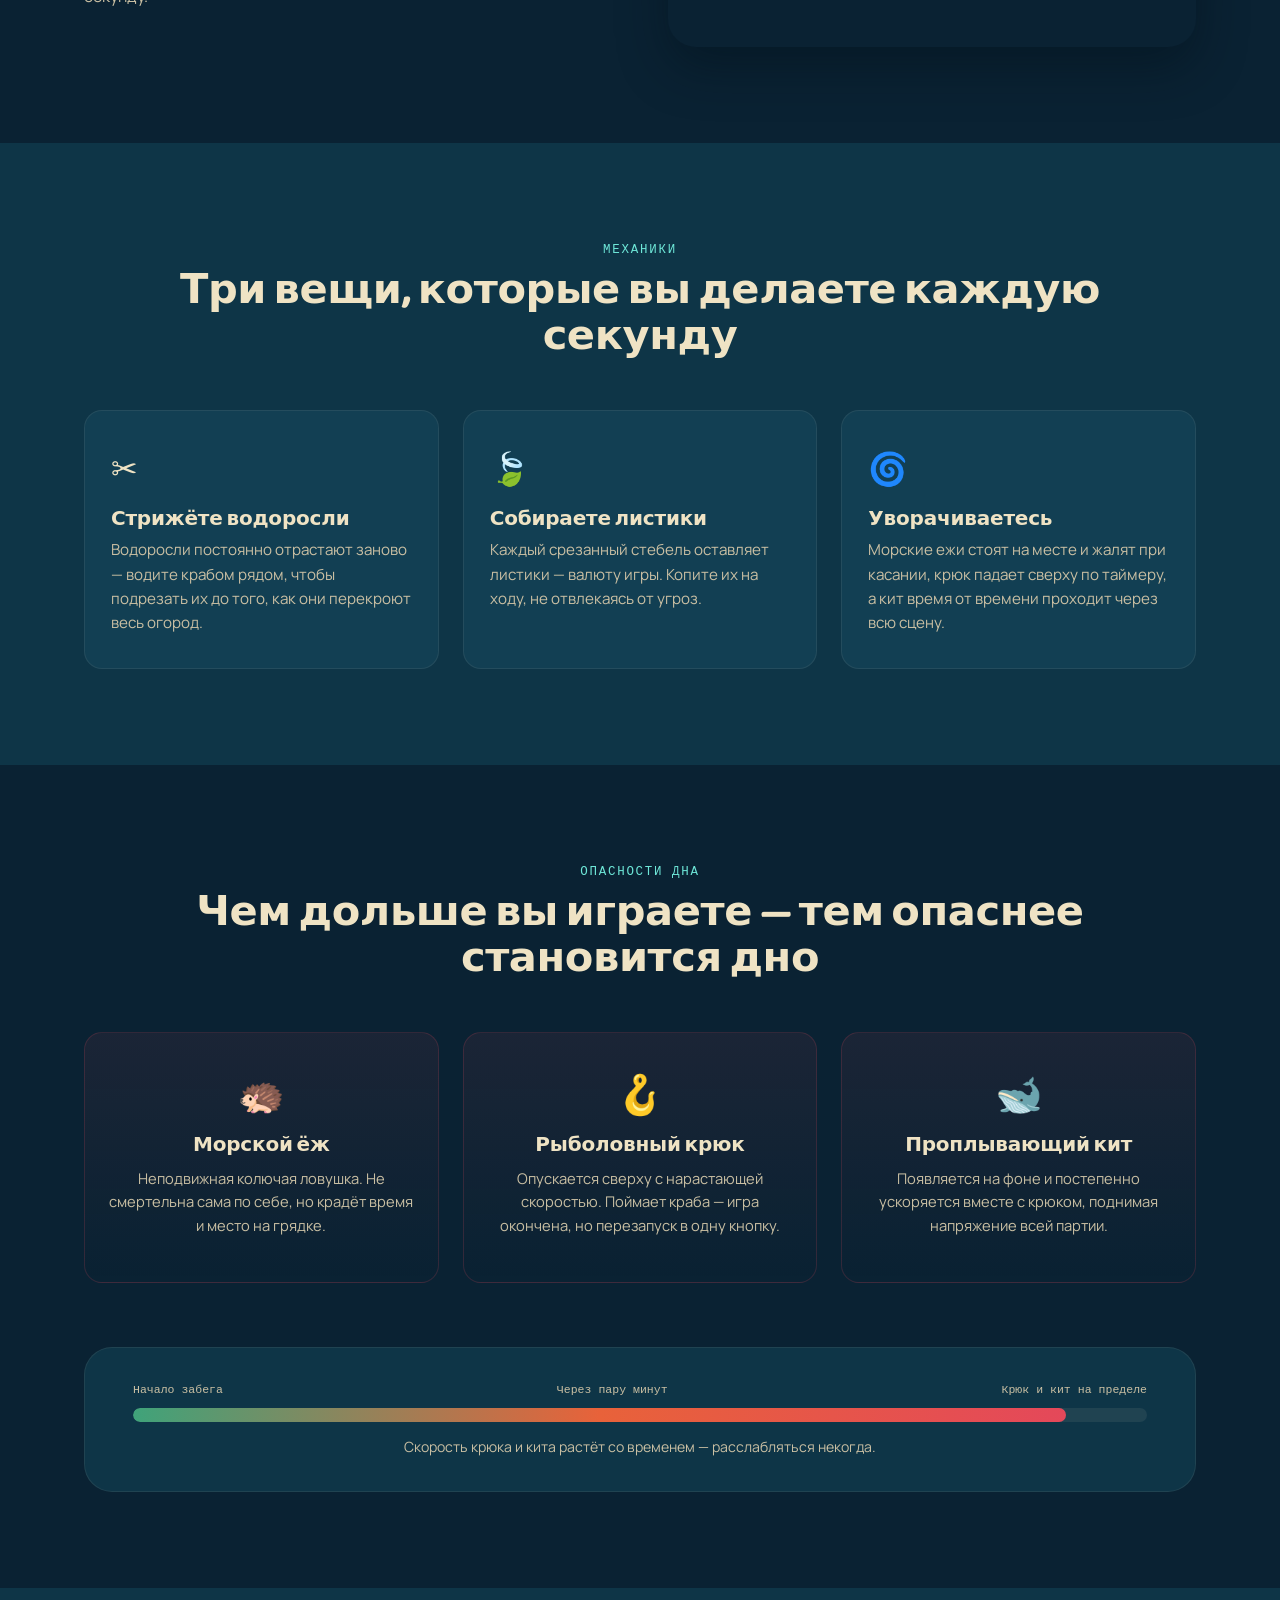
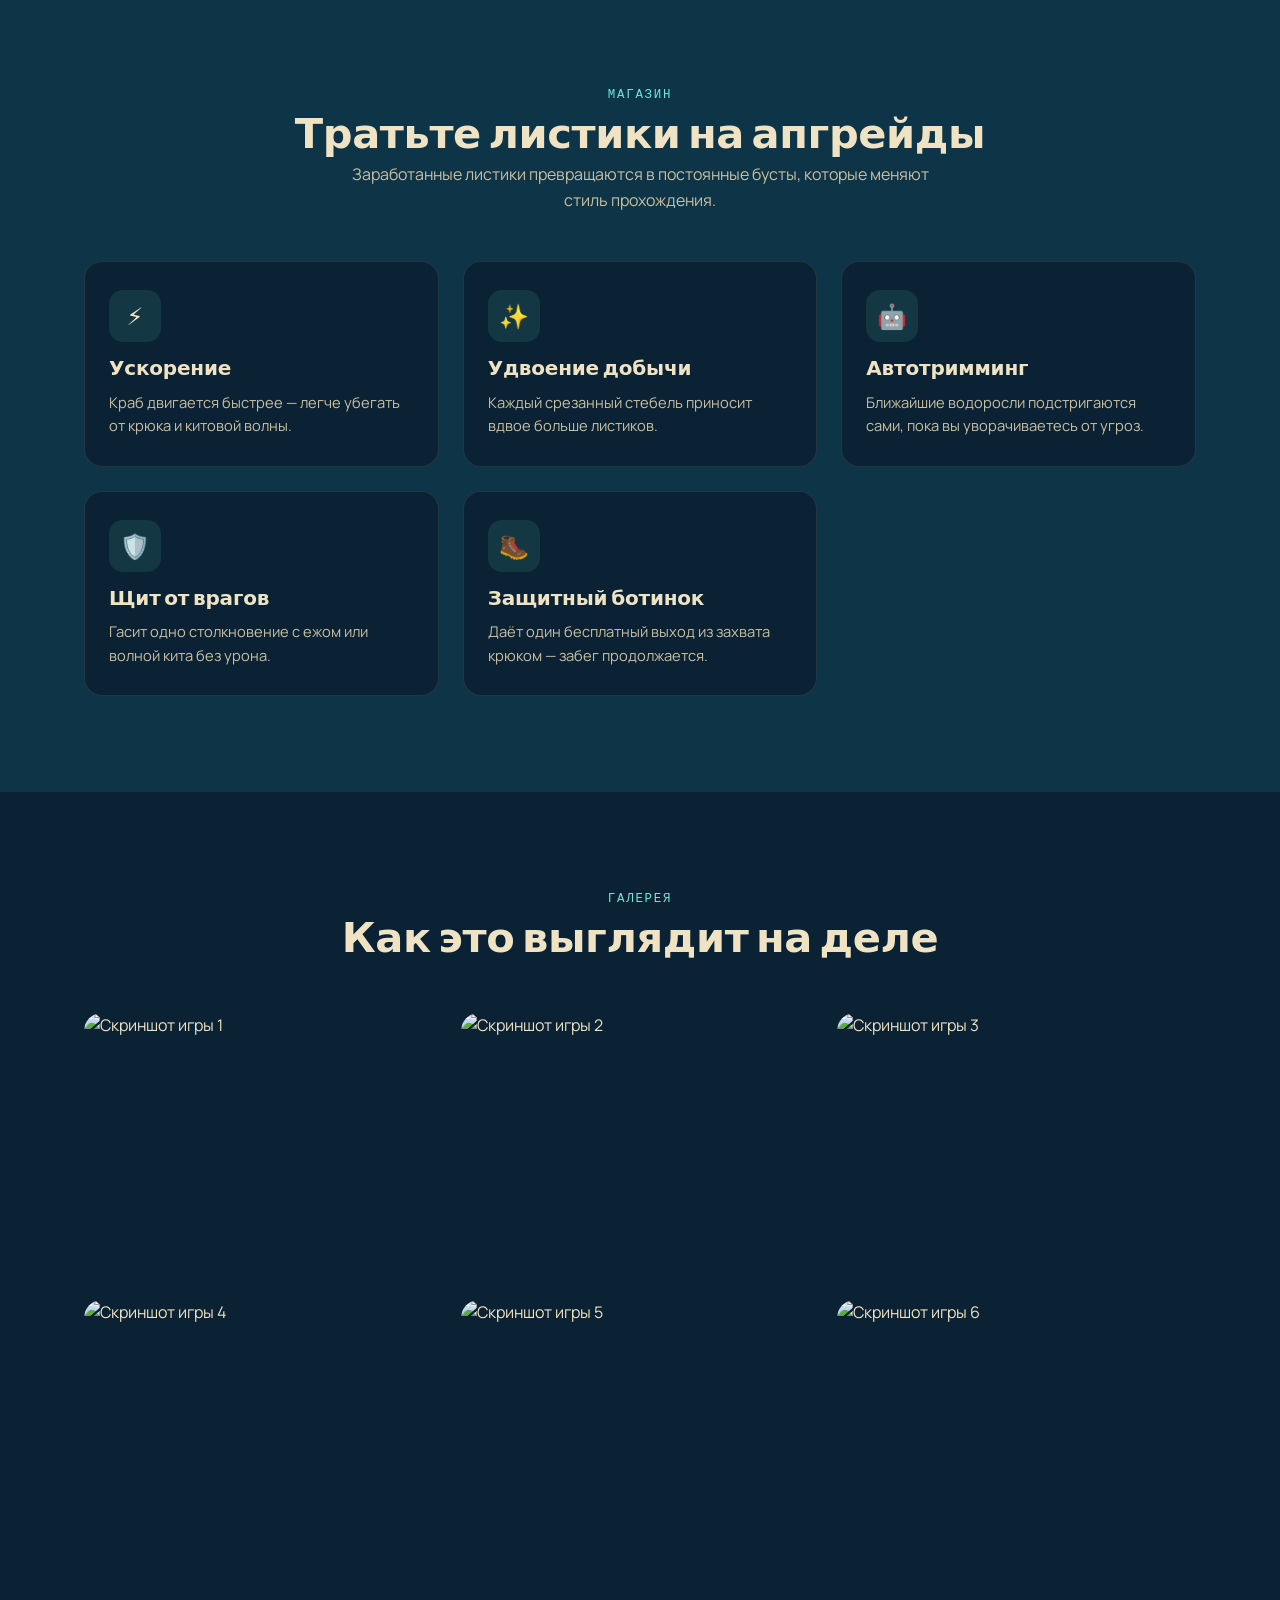
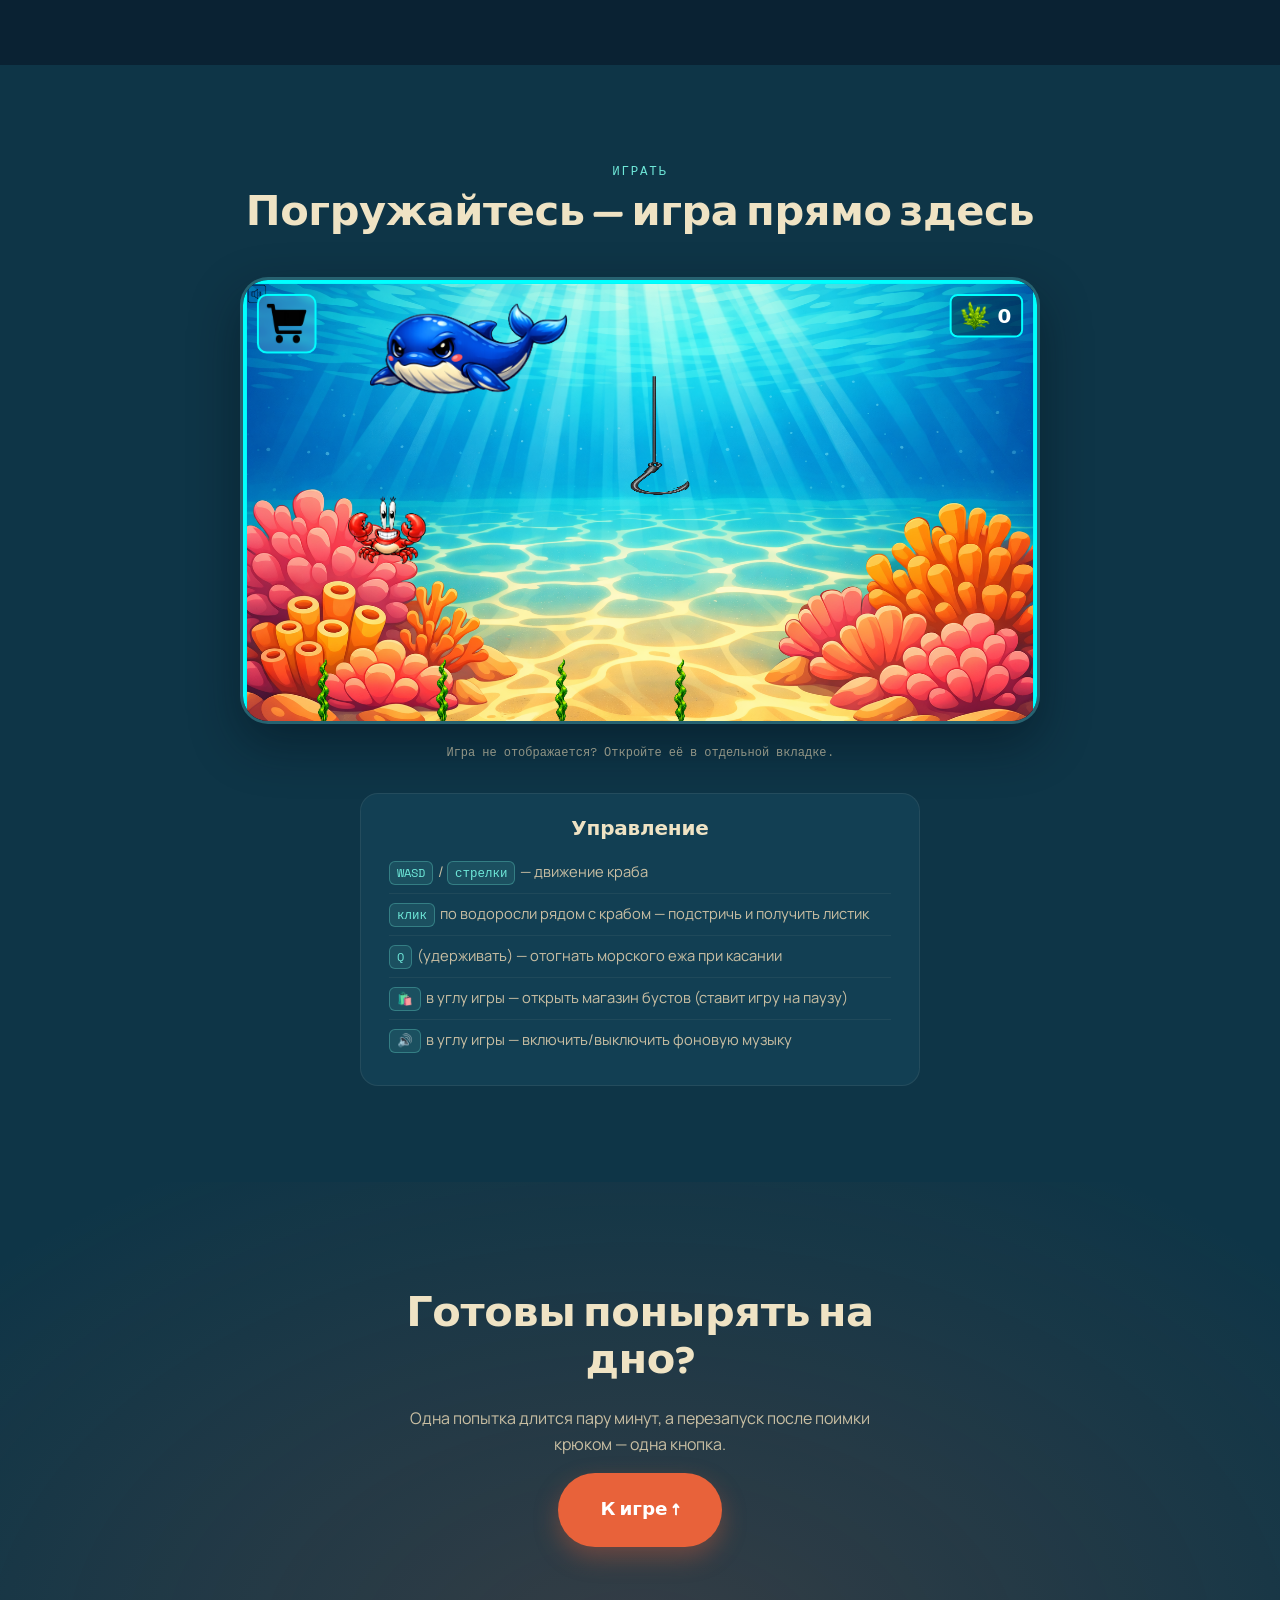
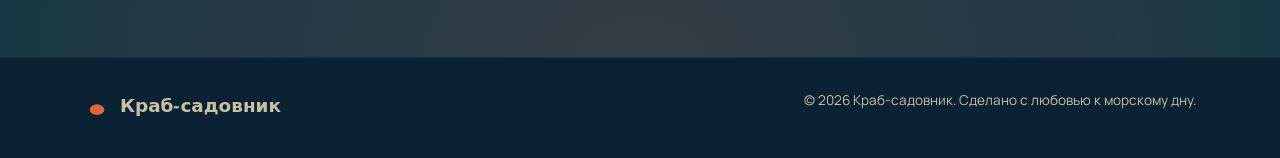
==== commit d2bc7bce: "Update index.html" ====
--- a/index.html
+++ b/index.html
@@ -109,7 +109,7 @@
             <div class="device-frame-bar"><span></span><span></span><span></span></div>
             <!-- ЗАМЕНИТЕ КАРТИНКУ: скриншот или gif реального геймплея -->
             <img
-              src="images/hero-gameplay.jpg"
+              src="images/hero-gameplay.png"
               data-placeholder-label="Скриншот геймплея"
               data-placeholder-icon="🦀"
               alt="Скриншот геймплея игры Краб-садовник"
@@ -275,10 +275,10 @@
 
         <div class="gallery-grid">
           <!-- ЗАМЕНИТЕ КАРТИНКИ: до 6 своих скриншотов ниже -->
-          <img src="images/screenshot-1.jpg" data-placeholder-label="Скриншот 1" data-placeholder-icon="🖼️" alt="Скриншот игры 1" class="gallery-img reveal">
-          <img src="images/screenshot-2.jpg" data-placeholder-label="Скриншот 2" data-placeholder-icon="🖼️" alt="Скриншот игры 2" class="gallery-img reveal">
-          <img src="images/screenshot-3.jpg" data-placeholder-label="Скриншот 3" data-placeholder-icon="🖼️" alt="Скриншот игры 3" class="gallery-img reveal">
-          <img src="images/screenshot-4.jpg" data-placeholder-label="Скриншот 4" data-placeholder-icon="🖼️" alt="Скриншот игры 4" class="gallery-img reveal">
+          <img src="images/screenshot-1.png data-placeholder-label="Скриншот 1" data-placeholder-icon="🖼️" alt="Скриншот игры 1" class="gallery-img reveal">
+          <img src="images/screenshot-2.png" data-placeholder-label="Скриншот 2" data-placeholder-icon="🖼️" alt="Скриншот игры 2" class="gallery-img reveal">
+          <img src="images/screenshot-3.png" data-placeholder-label="Скриншот 3" data-placeholder-icon="🖼️" alt="Скриншот игры 3" class="gallery-img reveal">
+          <img src="images/screenshot-4.png" data-placeholder-label="Скриншот 4" data-placeholder-icon="🖼️" alt="Скриншот игры 4" class="gallery-img reveal">
           <img src="images/screenshot-5.jpg" data-placeholder-label="Скриншот 5" data-placeholder-icon="🖼️" alt="Скриншот игры 5" class="gallery-img reveal">
           <img src="images/screenshot-6.jpg" data-placeholder-label="Скриншот 6" data-placeholder-icon="🖼️" alt="Скриншот игры 6" class="gallery-img reveal">
         </div>
